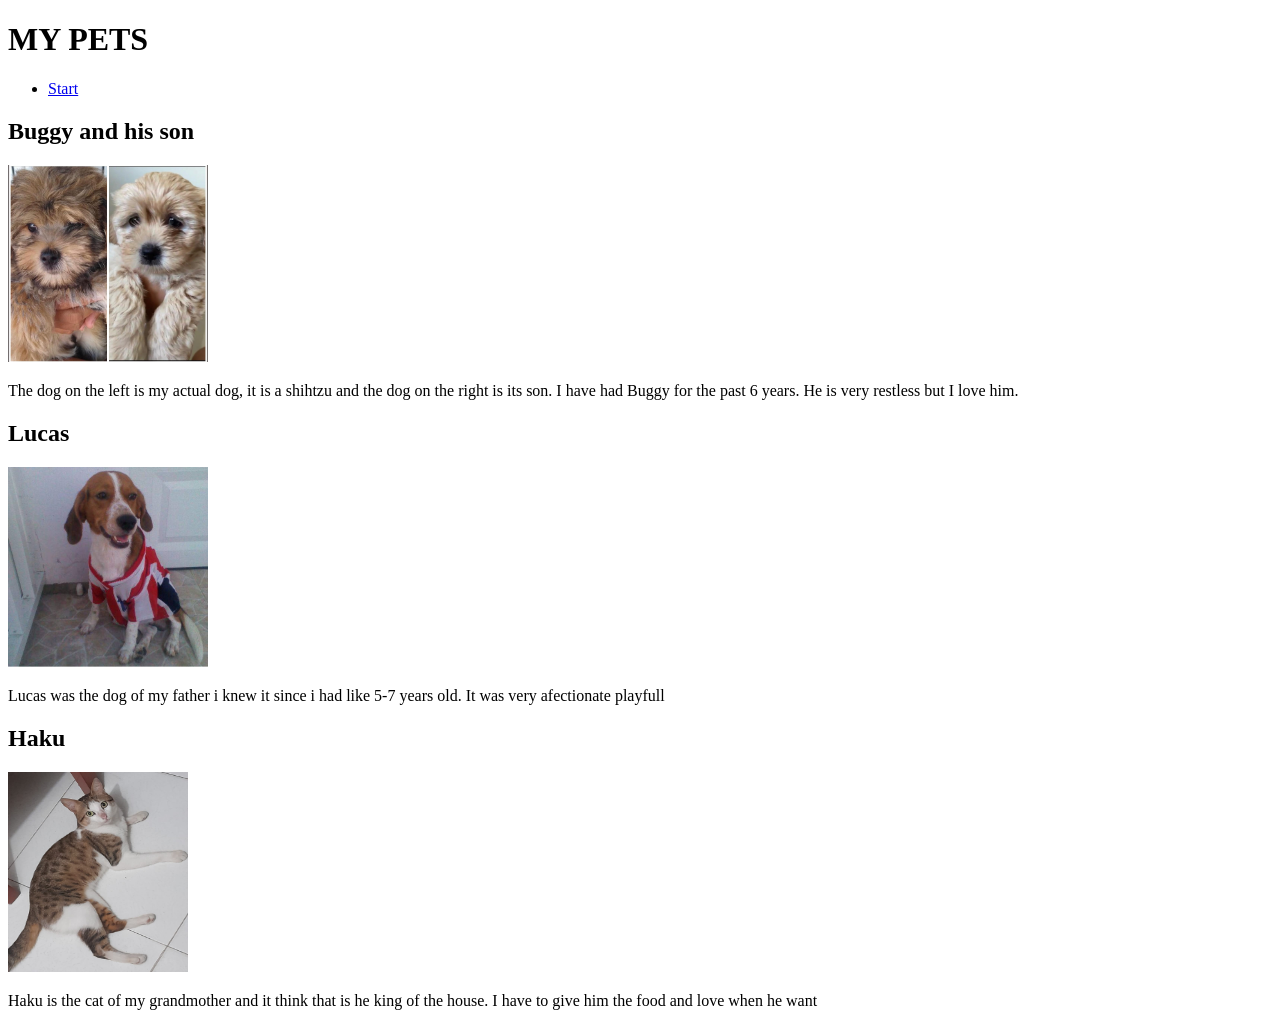
==== pets.html @ 4354de21 "Task 3" ====
<!DOCTYPE html>
<html lang="en">
<head>
    <meta charset="UTF-8">
    <meta name="viewport" content="width=device-width, initial-scale=1.0">
    <title>My pets</title>
    <link rel="stylesheet" href="styles.css">
</head>
<body>
    <header>
        <h1>MY PETS</h1>
        <nav class="menu">
            <ul>
                <li><a href="index.html">Start</a></li>
            </ul>
        </nav>
    </header>
    
    <section id="galery_mpets">
        <article id="Buggy">
            <h2>Buggy and his son</h2>
            <img src="perro_buggy.jpeg" width="200" alt=" ">
            <p>
                The dog on the left is my actual dog, it is a shihtzu and the dog on the 
                right is its son. I have had Buggy for the past 6 years. He is very restless but
                I love him.
            </p>
        </article>

        <article id="Lucas">
            <h2>Lucas</h2>
            <img src="perro_lucas.png" width="200" alt="">
            <p>
                Lucas was the dog of my father i knew it since i had like 5-7 years old.
                It was very afectionate playfull
            </p>
        </article>

        <article id="Haku">
            <h2>Haku</h2>
            <img src="gato_haku.jpeg" width="180" height="200" alt="">
            <p>
                Haku is the cat of my grandmother and it think that is he king of the 
                house. I have to give him the food and love when he want
            </p>
        </article>
    </section>
</html>
---- styles.css ----
div{
    border-width: 5px;
    border-color: black;
    border-style:solid ;
}

.border {
    border: 2px black solid; 
    
    padding: 1%;
}

#buggy{
    background-color: aqua;
}

#first{
    margin-top: 10%;
    background-color: aqua;
    
}

#second{
    margin-top: 10%;
    background-color: brown;
}

#third{
    margin-top: 10%;
    background-color: hwb(113 17% 15%);
}
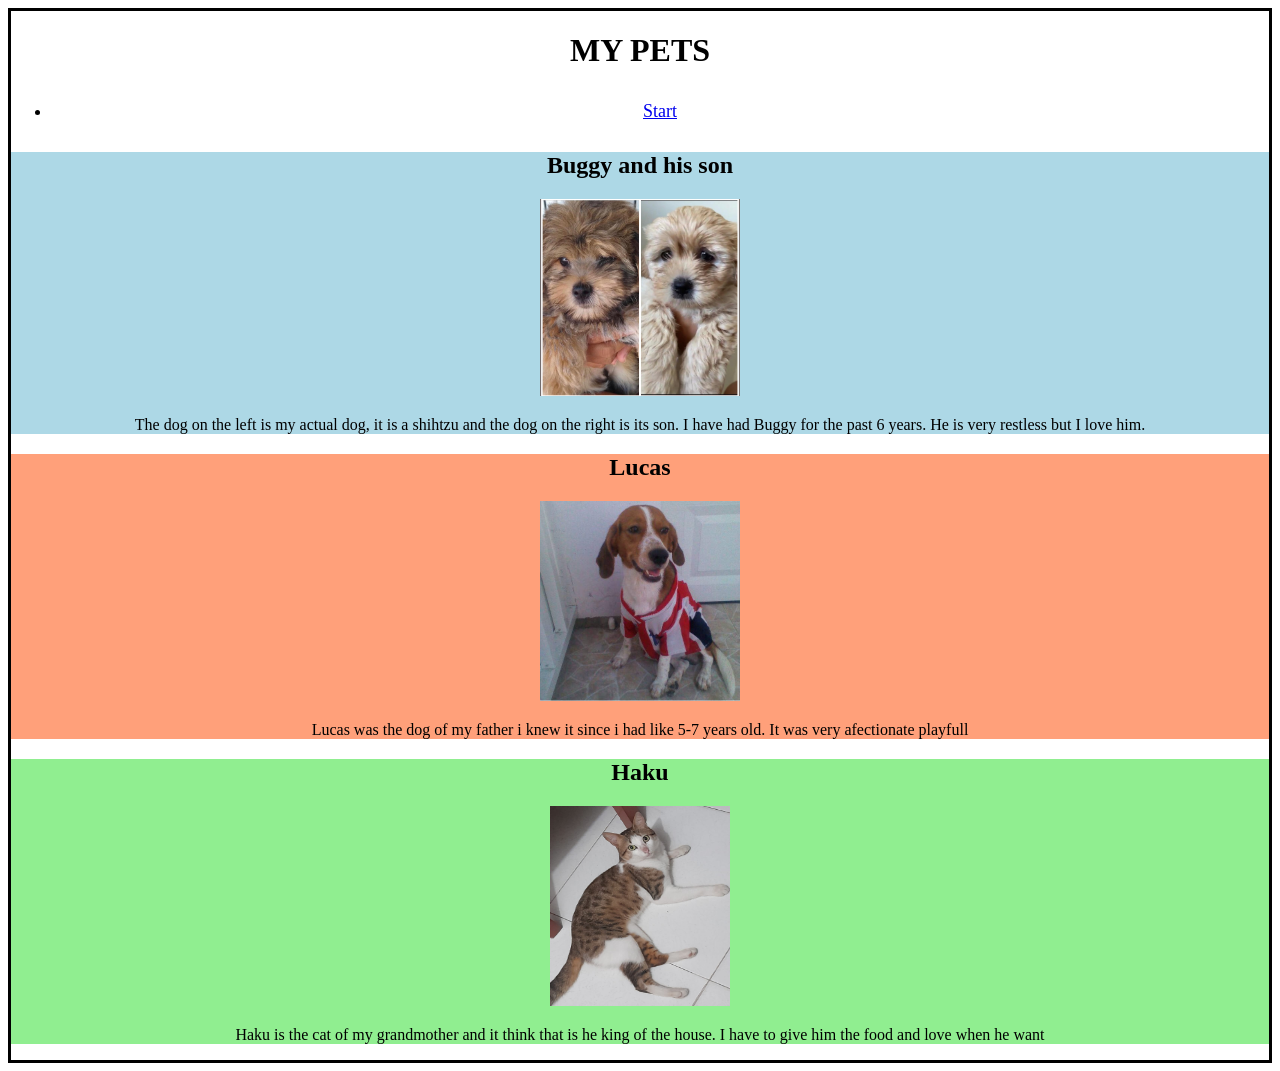
==== commit cdf5e4c5: "task4" ====
--- a/pets.html
+++ b/pets.html
@@ -16,7 +16,7 @@
         </nav>
     </header>
     
-    <section id="galery_mpets">
+    <section id="galery_pets">
         <article id="Buggy">
             <h2>Buggy and his son</h2>
             <img src="perro_buggy.jpeg" width="200" alt=" ">
--- a/styles.css
+++ b/styles.css
@@ -1,21 +1,38 @@
-div{
-    border-width: 5px;
+body{
+    border-width: px;
     border-color: black;
     border-style:solid ;
+    
+}
+
+.menu ul li a {
+    font-size: 18px;
+    padding: 10px 22px; 
+    display: inline-block; 
+    transition: 0.3s; 
+}
+
+.menu ul li a:hover {
+    font-size: 22px;
+    color: #3498db; 
+}
+#second ul {
+    padding-left: 20px; 
+    list-style-position: inside; 
 }
 
 .border {
+    text-align: center;
     border: 2px black solid; 
-    
+    background-color: bisque;
     padding: 1%;
+    margin-top: 0%;
 }
 
-#buggy{
-    background-color: aqua;
-}
+
 
 #first{
-    margin-top: 10%;
+    margin-top: 30%;
     background-color: aqua;
     
 }
@@ -28,4 +45,20 @@
 #third{
     margin-top: 10%;
     background-color: hwb(113 17% 15%);
-}+}
+body {
+    text-align: center;
+}
+
+#Buggy {
+    background-color: lightblue;
+}
+
+#Lucas {
+    background-color: lightsalmon;
+}
+
+#Haku {
+    background-color: lightgreen;
+}
+
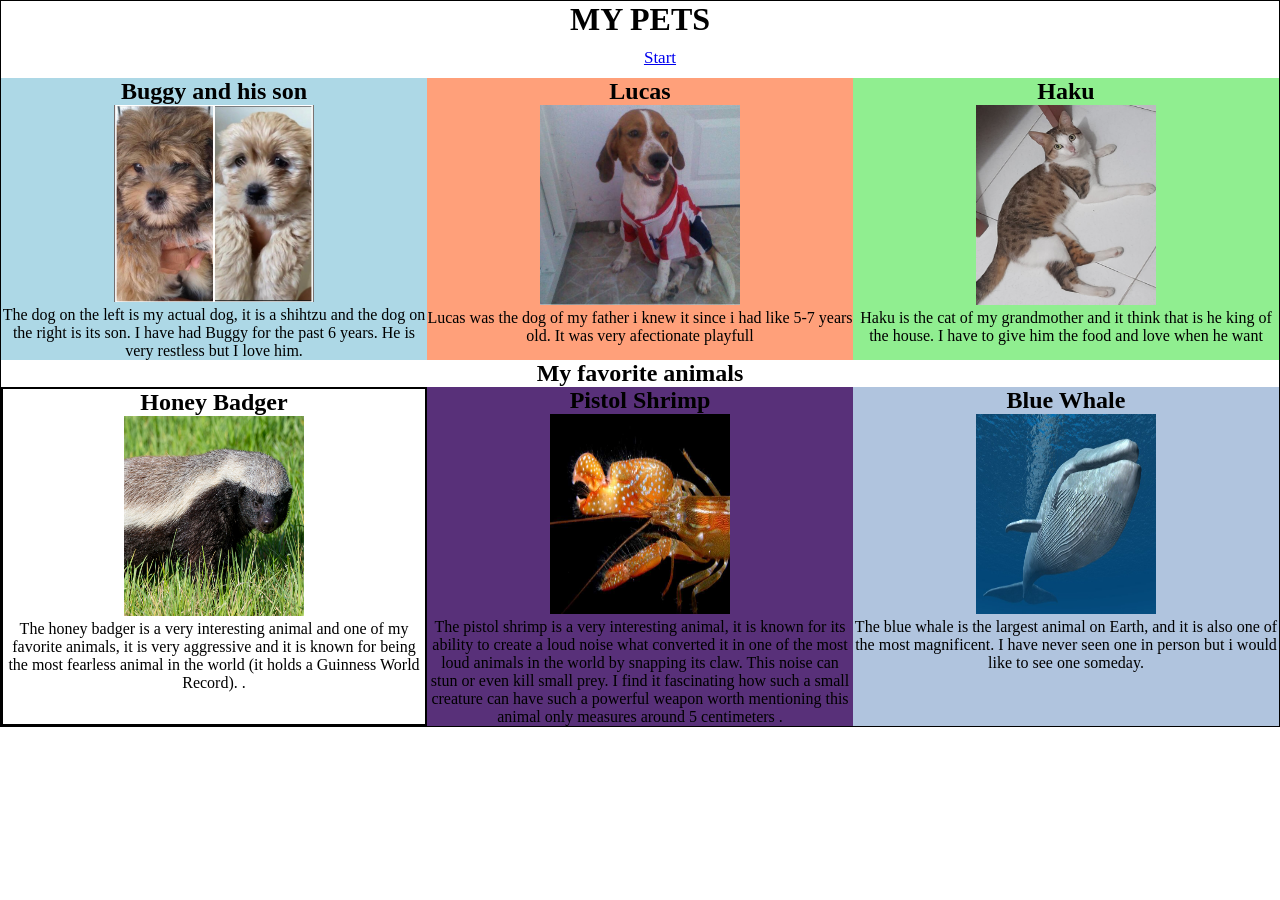
==== commit 98618a30: "Weak 2/ task 4: Galery of pets with GRID" ====
--- a/pets.html
+++ b/pets.html
@@ -16,7 +16,7 @@
         </nav>
     </header>
     
-    <section id="galery_pets">
+    <section class="galery_pets">
         <article id="Buggy">
             <h2>Buggy and his son</h2>
             <img src="perro_buggy.jpeg" width="200" alt=" ">
@@ -45,4 +45,31 @@
             </p>
         </article>
     </section>
+    <h2>My favorite animals</h2>
+    <section class="galery_pets_2">
+        <article id="tejon">
+            <h2>Honey Badger</h2>
+            <img src="Tejon_de_miel.jpg" width="180" height="200" alt="">
+            <p>
+                The honey badger is a very interesting animal and one of my favorite animals, it is very aggressive and it is 
+                known for being the most fearless animal in the world (it holds a Guinness World Record). .
+            </p>
+        </article>
+
+        <article id="camaron_pistola">
+            <h2>Pistol Shrimp</h2>
+            <img src="camaron-pistola-4.jpg" width="180" height="200" alt="">
+            <p>
+                The pistol shrimp is a very interesting animal, it is known for its ability to create a loud noise what converted it in one of the most loud animals in the world by snapping its claw. This noise can stun or even kill small prey. I find it fascinating how such a small creature can have such a powerful weapon worth mentioning this animal only measures around 5 centimeters .
+            </p>
+        </article>
+
+        <article id="ballena_azul">
+            <h2>Blue Whale</h2>
+            <img src="ballena_azul.jpg" width="180" height="200" alt="">
+            <p>
+                The blue whale is the largest animal on Earth, and it is also one of the most magnificent. I have never seen one in person but i would like to see one someday.
+            </p>
+        </article>
+    </section>
 </html>
--- a/styles.css
+++ b/styles.css
@@ -1,54 +1,63 @@
-body{
-    border-width: px;
-    border-color: black;
-    border-style:solid ;
-    
+*{
+    margin: 0;
+    list-style: none;
 }
 
-.menu ul li a {
-    font-size: 18px;
-    padding: 10px 22px; 
-    display: inline-block; 
+body{
+    border-width: 1px;
+    border-color: black;
+    border-style:solid ; 
+    text-align: center;
+}
+
+.border {
+    display: flex;
+    justify-content: center;
+    border: 2px black solid; 
+    margin-top: 0%;  
+    font-size: 17px;
+}
+
+.menu ul a {
+    font-size: 17px;
+    padding: 10px 2px; 
+    display: flex;
+    justify-content: center;
+    align-items: center;
     transition: 0.3s; 
 }
 
 .menu ul li a:hover {
     font-size: 22px;
-    color: #3498db; 
+    color: #501e0f; 
 }
+
 #second ul {
     padding-left: 20px; 
     list-style-position: inside; 
 }
 
-.border {
-    text-align: center;
-    border: 2px black solid; 
-    background-color: bisque;
-    padding: 1%;
-    margin-top: 0%;
-}
-
-
-
 #first{
-    margin-top: 30%;
+    margin: 0rem;
     background-color: aqua;
-    
 }
 
 #second{
-    margin-top: 10%;
+    margin: 0rem;
     background-color: brown;
 }
 
 #third{
-    margin-top: 10%;
+    
     background-color: hwb(113 17% 15%);
 }
-body {
-    text-align: center;
+
+
+.galery_pets {
+    display: grid;
+    grid-template-columns: repeat(3,1fr)
 }
+
 
 #Buggy {
     background-color: lightblue;
@@ -62,3 +71,23 @@
     background-color: lightgreen;
 }
 
+.galery_pets_2 {
+    display: grid;
+    grid-template-columns: repeat(3,1fr)
+}
+
+
+#tejon{
+    background-color: rgb(255, 255, 255);
+    border-color: black;
+    border-style: solid;
+    border-width: 2px;
+}
+
+#camaron_pistola{
+    background-color: rgb(88, 48, 121);
+}
+
+#ballena_azul {
+    background-color: lightsteelblue;
+}
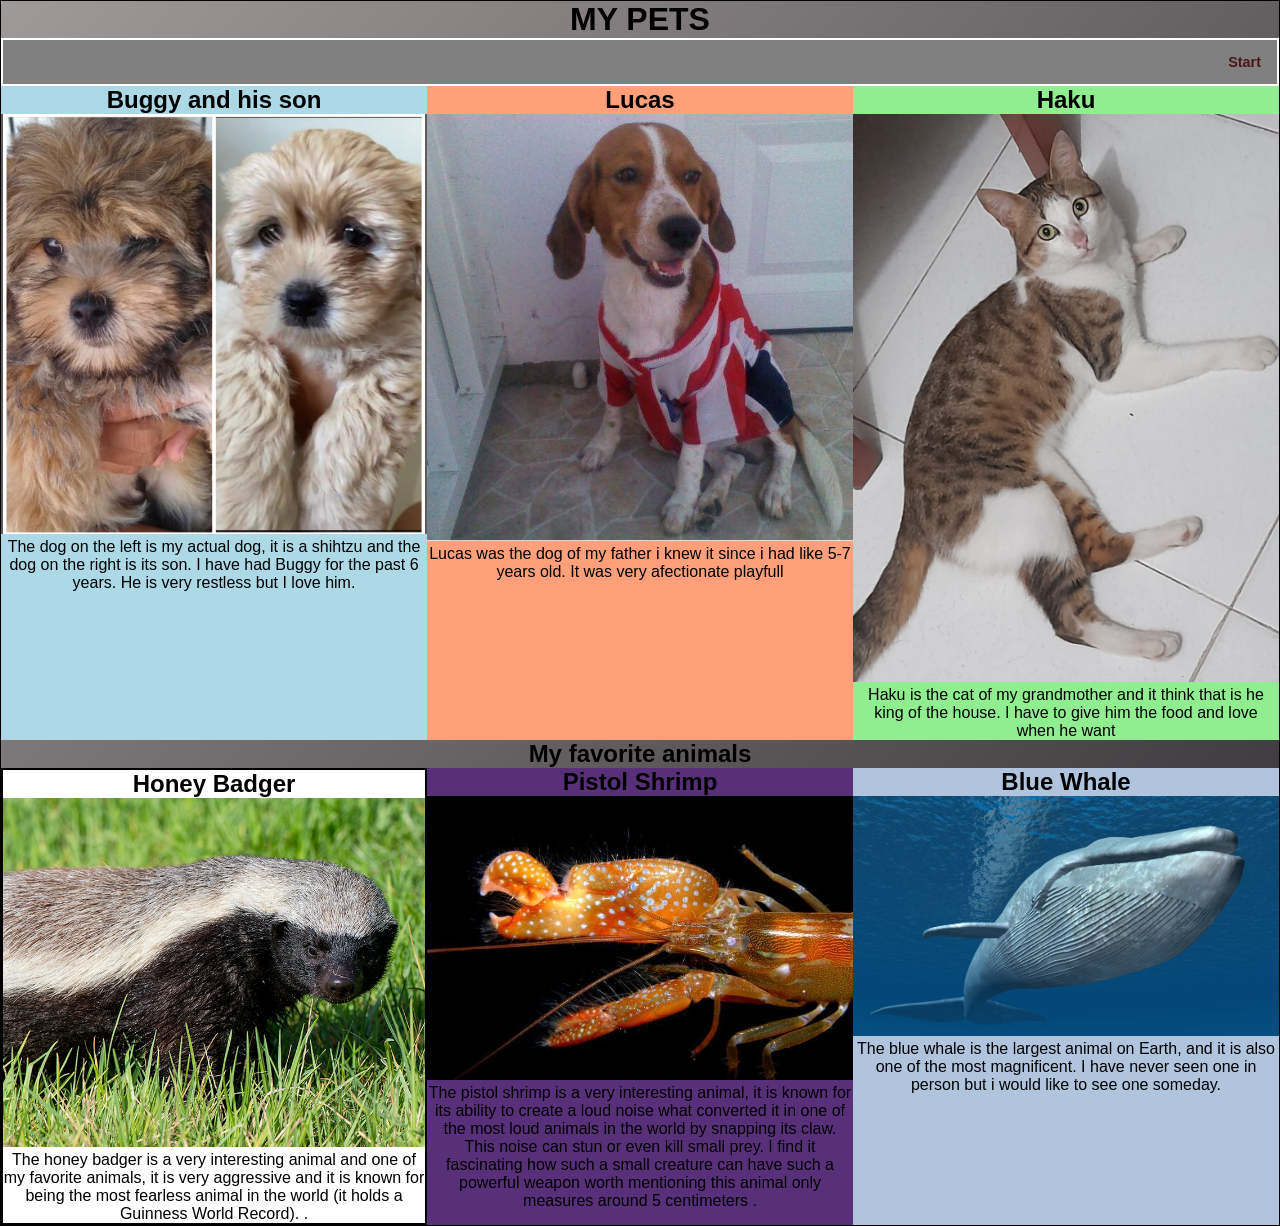
==== commit 5fc2290c: "Responsives images and texts" ====
--- a/pets.html
+++ b/pets.html
@@ -19,7 +19,7 @@
     <section class="galery_pets">
         <article id="Buggy">
             <h2>Buggy and his son</h2>
-            <img src="perro_buggy.jpeg" width="200" alt=" ">
+            <img src="perro_buggy.jpeg"  alt="">
             <p>
                 The dog on the left is my actual dog, it is a shihtzu and the dog on the 
                 right is its son. I have had Buggy for the past 6 years. He is very restless but
@@ -29,7 +29,7 @@
 
         <article id="Lucas">
             <h2>Lucas</h2>
-            <img src="perro_lucas.png" width="200" alt="">
+            <img src="perro_lucas.png" alt="">
             <p>
                 Lucas was the dog of my father i knew it since i had like 5-7 years old.
                 It was very afectionate playfull
@@ -38,7 +38,7 @@
 
         <article id="Haku">
             <h2>Haku</h2>
-            <img src="gato_haku.jpeg" width="180" height="200" alt="">
+            <img src="gato_haku.jpeg" height="200" alt="">
             <p>
                 Haku is the cat of my grandmother and it think that is he king of the 
                 house. I have to give him the food and love when he want
@@ -49,7 +49,7 @@
     <section class="galery_pets_2">
         <article id="tejon">
             <h2>Honey Badger</h2>
-            <img src="Tejon_de_miel.jpg" width="180" height="200" alt="">
+            <img src="Tejon_de_miel.jpg" alt="">
             <p>
                 The honey badger is a very interesting animal and one of my favorite animals, it is very aggressive and it is 
                 known for being the most fearless animal in the world (it holds a Guinness World Record). .
@@ -58,7 +58,7 @@
 
         <article id="camaron_pistola">
             <h2>Pistol Shrimp</h2>
-            <img src="camaron-pistola-4.jpg" width="180" height="200" alt="">
+            <img src="camaron-pistola-4.jpg" alt="">
             <p>
                 The pistol shrimp is a very interesting animal, it is known for its ability to create a loud noise what converted it in one of the most loud animals in the world by snapping its claw. This noise can stun or even kill small prey. I find it fascinating how such a small creature can have such a powerful weapon worth mentioning this animal only measures around 5 centimeters .
             </p>
@@ -66,10 +66,12 @@
 
         <article id="ballena_azul">
             <h2>Blue Whale</h2>
-            <img src="ballena_azul.jpg" width="180" height="200" alt="">
+            <img src="ballena_azul.jpg" alt="">
             <p>
                 The blue whale is the largest animal on Earth, and it is also one of the most magnificent. I have never seen one in person but i would like to see one someday.
             </p>
         </article>
     </section>
+
+</body>
 </html>
--- a/styles.css
+++ b/styles.css
@@ -1,66 +1,201 @@
+
+img{
+    max-width:100%;
+    height:auto;
+}
+
+html{
+   font-size:100%;
+}
+
 *{
     margin: 0;
+    padding: 0; /* Añadimos esto para resetear navegadores */
+    box-sizing: border-box;
     list-style: none;
 }
 
 body{
+    font-family: sans-serif;
     border-width: 1px;
     border-color: black;
     border-style:solid ; 
     text-align: center;
+    background: linear-gradient(-45deg,#030308, #a09999, #030308,#a09999);    
+    animation: backgroundMove 12s ease infinite;
+    background-repeat: no-repeat;
+    background-size: 400% 400%;
+   
+    
+}
+
+@keyframes backgroundMove{
+    0% {background-position: 0% 50%;}
+    50% {background-position: 100% 50%;}
+    100% {background-position: 0% 50%;}
 }
 
 .border {
+    border: 2px solid white;
+    background-color: rgb(255, 255, 255);
+    color: rgb(78, 21, 21);
     display: flex;
     justify-content: center;
-    border: 2px black solid; 
+    border-bottom: 2px rgb(255, 255, 255) solid; 
     margin-top: 0%;  
-    font-size: 17px;
-}
-
-.menu ul a {
-    font-size: 17px;
-    padding: 10px 2px; 
+    font-size: 1.8rem;
+}
+
+.menu {
+    font-size: 0.9rem;
     display: flex;
-    justify-content: center;
+    justify-content: flex-end;
     align-items: center;
+    height: 3rem;
+    border: 2px  solid white;
+    background-color: grey;
+}
+
+
+.menu ul a{
     transition: 0.3s; 
-}
-
-.menu ul li a:hover {
-    font-size: 22px;
+    color: rgb(78, 21, 21);
+    text-decoration: none;
+    margin-right: 1rem;
+    font-weight: bold;
+
+}
+
+.menu ul a:hover {
+    font: size 1.25rem;;
     color: #501e0f; 
 }
 
-#second ul {
-    padding-left: 20px; 
-    list-style-position: inside; 
+.using_grid{
+    display: grid;
+
+    gap: 1%;
+    padding: 5%;
+}
+
+#first h3{
+    padding: 3%;
+}
+#second h3{
+    padding: 3%;
+}
+#third h3{
+    padding: 3%;
 }
 
 #first{
-    margin: 0rem;
-    background-color: aqua;
+    background-color: #a4a4ad57;
+    border: 2px black solid;
 }
 
 #second{
     margin: 0rem;
-    background-color: brown;
-}
-
-#third{
-    
-    background-color: hwb(113 17% 15%);
-}
-
+    padding: 3%;
+    background-color: rgba(165, 42, 42, 0.507);
+    border: 2px black solid;
+}
+
+#second ul {
+    margin-top: 3%;
+    display: grid;
+    grid-template-columns: repeat(3,1fr);
+    justify-items:center;
+    padding: 0;
+}
+
+#third {
+  display: flex; 
+  flex-direction: column; 
+  align-items: center; 
+  padding: 40px; 
+  background-color: #f4f4f4; 
+  width: 100%;
+  box-sizing: border-box;
+}
+
+#third h2 {
+  margin-bottom: 20px; 
+  color:black ; 
+}
+
+#third form {
+    width: 100%;
+    max-width: 450px;
+    background: #b8ff9f; 
+    padding: 1.7rem; 
+    border-radius: 5px; 
+}
+
+#third fieldset {
+    border: none; 
+    display: flex; 
+    flex-direction: column; 
+}
+
+#third label {
+    margin-top: 10px; 
+    margin-bottom: 5px; 
+    font-weight: bold; 
+}
+
+#third input {
+    padding: 8px; 
+    border-radius: 5px;
+    border: 1px solid #000000; 
+    outline: none; 
+}
+
+#third input:focus {
+    border-color: rgb(229, 255, 0); 
+    box-shadow: 0 0 5px rgba(0, 0, 0, 0.5); 
+}
+
+
+#third button {
+    margin-top: 15px; 
+    padding: 10px; 
+    border: none; 
+    border-radius: 5px;
+    cursor: pointer; 
+    box-sizing: border-box;
+}
+
+
+#third button[type="submit"] {
+    background-color: #ccc; 
+    color: rgb(0, 0, 0); 
+}
+
+#third button[type="reset"] {
+    background-color: #ccc; 
+}
+
+#third button:hover {
+    background-color: #9100d4; 
+}
+
+fieldset {
+    background-color: rgb(226, 226, 226);
+    display: flex;
+    border: none;
+    flex-direction: column;            
+    
+    border-radius: 10px;
+}
 
 .galery_pets {
     display: grid;
     grid-template-columns: repeat(3,1fr)
 }
-
 
 #Buggy {
     background-color: lightblue;
+    
 }
 
 #Lucas {
@@ -75,7 +210,6 @@
     display: grid;
     grid-template-columns: repeat(3,1fr)
 }
-
 
 #tejon{
     background-color: rgb(255, 255, 255);
@@ -90,4 +224,54 @@
 
 #ballena_azul {
     background-color: lightsteelblue;
+}
+
+@media (max-width: 992px) {
+    
+    #second ul {
+        grid-template-columns: repeat(2, 1fr);
+        gap: 20px;
+    }
+
+    .galery_pets, .galery_pets_2 {
+        grid-template-columns: repeat(3, 1fr);
+    }
+}
+
+@media (max-width: 600px) {
+    
+    .menu {
+        height: auto; 
+        padding: 10px 0;
+    }
+    
+    .menu ul {
+        display: flex;
+        flex-direction: column;
+        align-items: center;
+        width: 100%;
+        padding: 0;
+    }
+
+    .menu ul li {
+        margin: 5px 0;
+    }
+
+    .menu ul a {
+        margin-right: 0; 
+    }
+
+    #second ul {
+        grid-template-columns: 1fr;
+        gap: 15px;
+    }
+
+    .galery_pets, .galery_pets_2 {
+        grid-template-columns: repeat(2, 1fr);
+    }
+
+    #third form {
+        width: 90%;
+        max-width: 450px;
+    }
 }
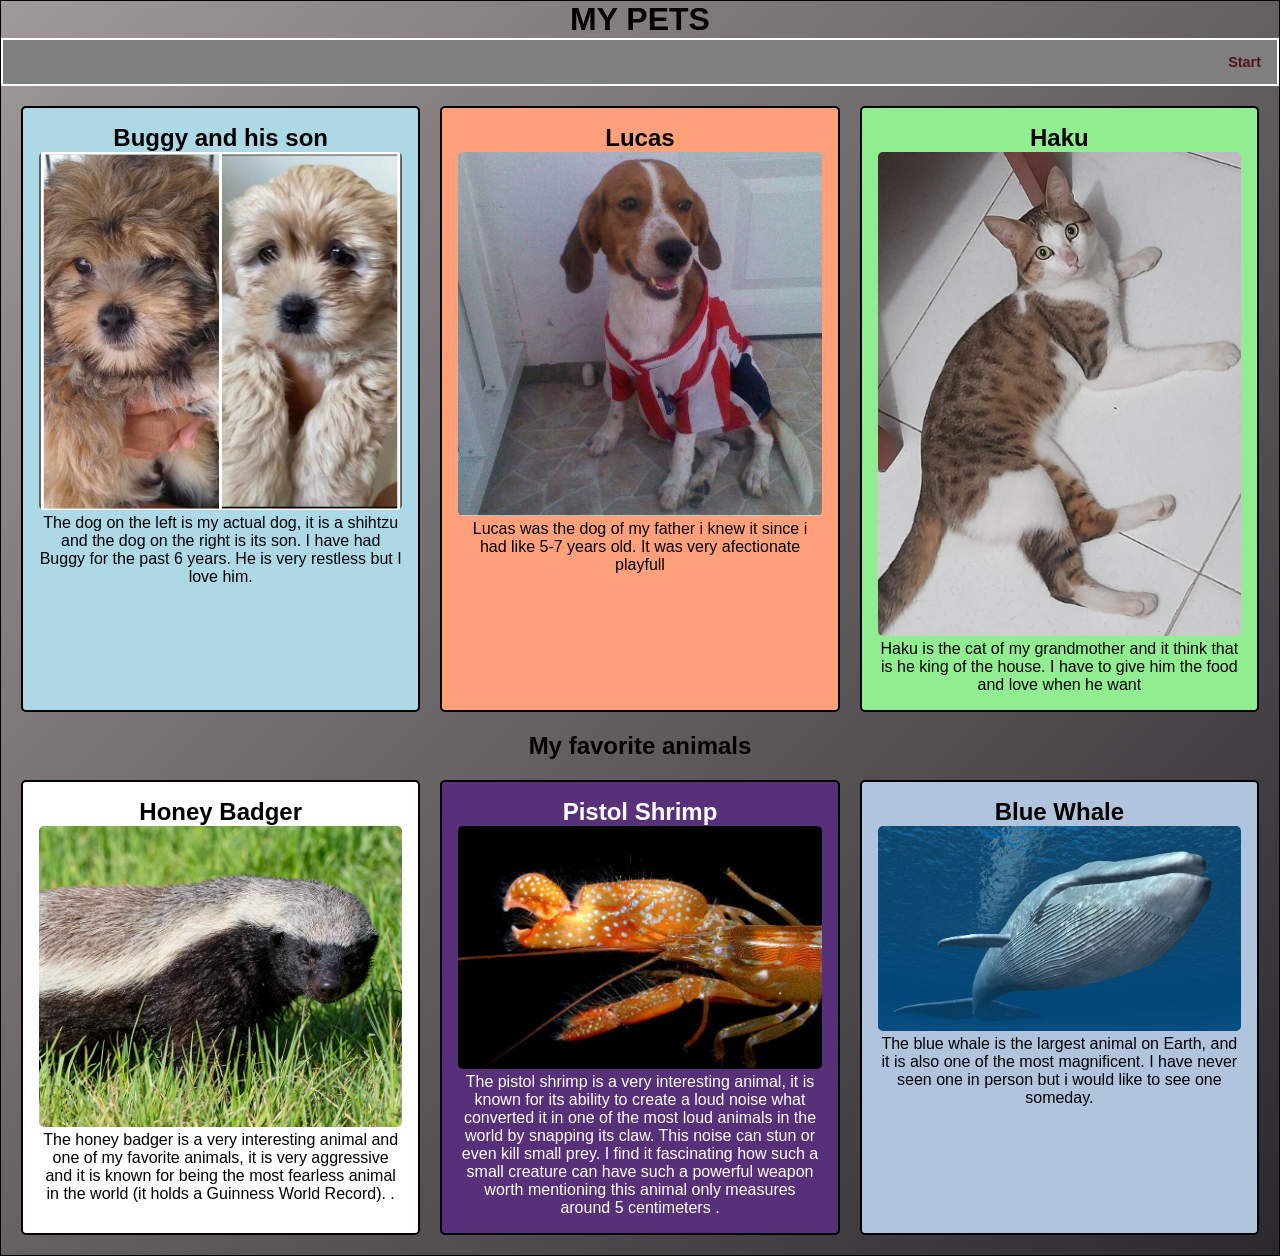
==== commit b2736d23: "weak3/task4: CSS optimized" ====
--- a/pets.html
+++ b/pets.html
@@ -4,7 +4,7 @@
     <meta charset="UTF-8">
     <meta name="viewport" content="width=device-width, initial-scale=1.0">
     <title>My pets</title>
-    <link rel="stylesheet" href="styles.css">
+    <link rel="stylesheet" href="styles.min.css">
 </head>
 <body>
     <header>
--- a/styles.min.css
+++ b/styles.min.css
@@ -0,0 +1 @@
+:root{--color-oscuro:#030308;--color-gris-fondo:#a09999;--color-texto-acento:rgb(78, 21, 21);--color-menu-hover:#501e0f;--blanco:#ffffff;--negro:#000000;--bg-seccion-1:#a4a4ad57;--bg-seccion-2:rgba(165, 42, 42, 0.507);--bg-contacto:#f4f4f4;--bg-formulario:#b8ff9f;--bg-buggy:lightblue;--bg-lucas:lightsalmon;--bg-haku:lightgreen;--bg-tejon:#ffffff;--bg-camaron:rgb(88, 48, 121);--bg-ballena:lightsteelblue;--fuente-principal:sans-serif;--borde-blanco:2px solid var(--blanco);--borde-negro:2px solid var(--negro);--radius:5px}*{margin:0;padding:0;box-sizing:border-box;list-style:none}body{font-family:var(--fuente-principal);text-align:center;background:linear-gradient(-45deg,var(--color-oscuro),var(--color-gris-fondo),var(--color-oscuro),var(--color-gris-fondo));animation:backgroundMove 12s ease infinite;background-size:400% 400%;border:1px solid var(--negro)}#first h3,#second h3,#third h3{padding:3%}.galery_pets article,.galery_pets_2 article{border-radius:var(--radius);padding:1rem;border:var(--borde-negro)}.galery_pets img,.galery_pets_2 img{max-width:100%;height:auto;border-radius:var(--radius)}.border{border:var(--borde-blanco);background-color:var(--blanco);color:var(--color-texto-acento);display:flex;justify-content:center;font-size:1.8rem}.menu{display:flex;justify-content:flex-end;align-items:center;height:3rem;border:var(--borde-blanco);background-color:grey;font-size:.9rem}.menu ul{display:flex}.menu ul a{transition:.3s;color:var(--color-texto-acento);text-decoration:none;margin-right:1rem;font-weight:700}.menu ul a:hover{color:var(--color-menu-hover);font-size:1.1rem}.using_grid{display:grid;gap:1%;padding:5%}#first{background-color:var(--bg-seccion-1);border:var(--borde-negro)}#second{padding:3%;background-color:var(--bg-seccion-2);border:var(--borde-negro)}#second ul{margin-top:3%;display:grid;grid-template-columns:1fr;gap:15px;justify-items:center}#third{display:flex;flex-direction:column;align-items:center;padding:40px;background-color:var(--bg-contacto);width:100%}#third form{width:100%;max-width:450px;background:var(--bg-formulario);padding:1.7rem;border-radius:var(--radius)}#third button{margin-top:15px;padding:10px;border:none;border-radius:var(--radius);cursor:pointer;background-color:#ccc;transition:background .3s}#third button:hover{background-color:#9100d4;color:var(--blanco)}#Buggy{background-color:var(--bg-buggy)}#Lucas{background-color:var(--bg-lucas)}#Haku{background-color:var(--bg-haku)}#tejon{background-color:var(--bg-tejon)}#camaron_pistola{background-color:var(--bg-camaron);color:var(--blanco)}#ballena_azul{background-color:var(--bg-ballena)}.galery_pets,.galery_pets_2{display:flex;flex-direction:column;gap:20px;padding:20px}@media (min-width:768px){.galery_pets,.galery_pets_2{display:grid;grid-template-columns:repeat(3,1fr)}#second ul{grid-template-columns:repeat(3,1fr)}}@media (max-width:600px){.menu{height:auto;padding:10px 0}.menu ul{flex-direction:column;align-items:center;width:100%;padding:0}.menu ul li{margin:5px 0}.menu ul a{margin-right:0}}@keyframes backgroundMove{0%{background-position:0 50%}50%{background-position:100% 50%}100%{background-position:0 50%}}
